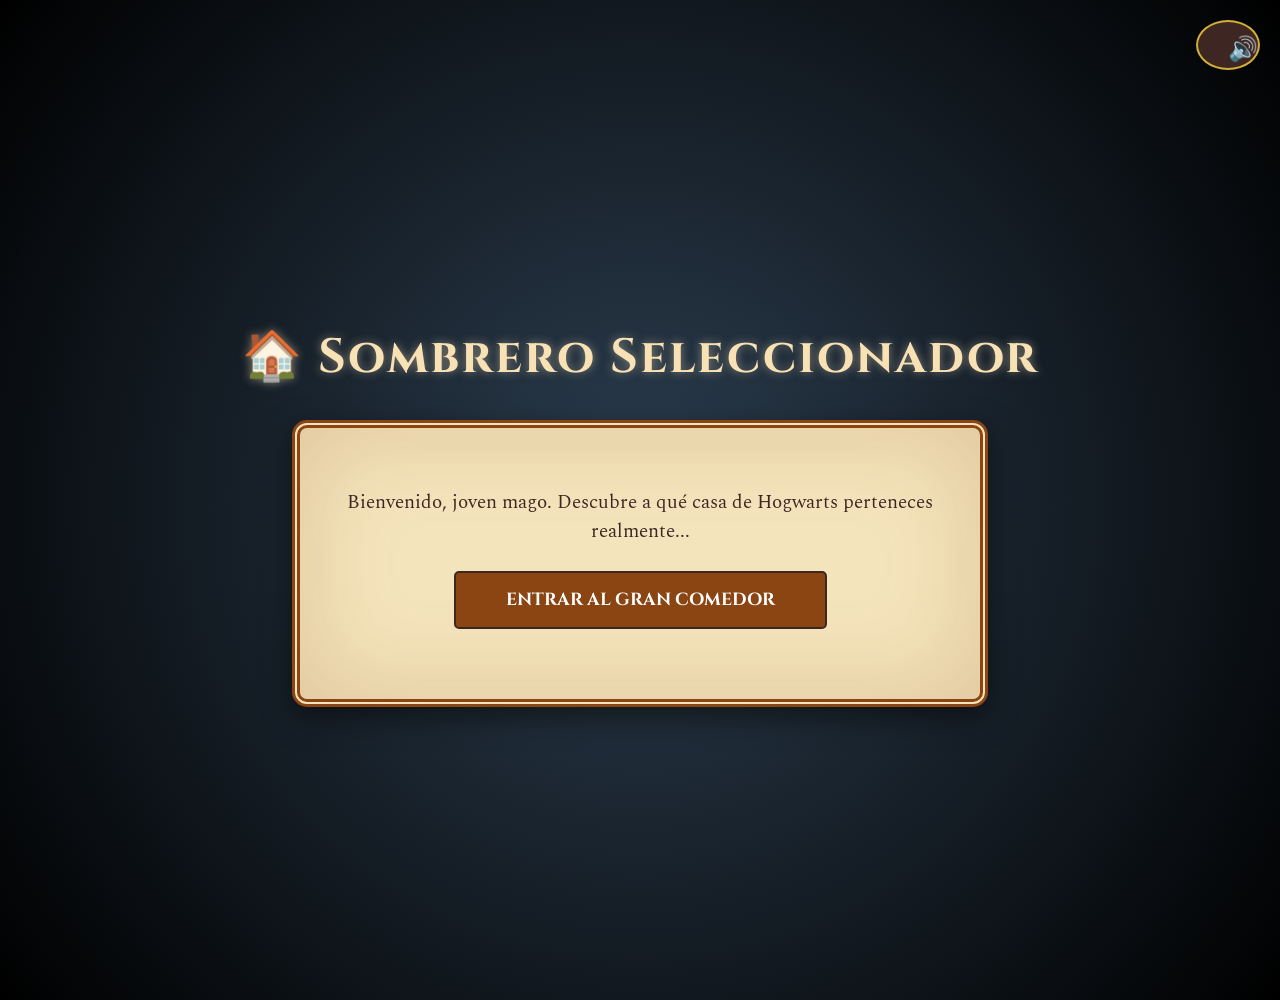
==== index.html @ f17ea46d "push" ====
<!DOCTYPE html>
<html>
<head>
  <meta charset="UTF-8">
  <title>Sombrero Seleccionador</title>
  <link href="https://fonts.googleapis.com/css2?family=Cinzel:wght@400;700&family=Spectral:ital,wght@0,300;0,400;0,700;1,400&display=swap" rel="stylesheet">
  <style>
    body {
      font-family: 'Spectral', serif;
      background: radial-gradient(circle, #2c3e50 0%, #000000 100%);
      color: #f7e1b5;
      text-align: center;
      padding: 50px 20px;
      margin: 0;
      min-height: 100vh;
      display: flex;
      flex-direction: column;
      align-items: center;
      justify-content: center;
    }

    h1 { 
      font-family: 'Cinzel', serif; 
      font-size: 3em; 
      margin-bottom: 30px; 
      text-shadow: 0 0 10px rgba(247, 225, 181, 0.5);
      letter-spacing: 2px;
    }

    .mute-btn {
      position: fixed;
      top: 20px;
      right: 20px;
      background: #3e2723;
      border: 2px solid #d4af37;
      border-radius: 50%;
      width: 50px;
      height: 50px;
      cursor: pointer;
      font-size: 1.5em;
      color: #d4af37;
      transition: all 0.3s;
      z-index: 1000;
    }
    .mute-btn:hover {
      transform: scale(1.1);
      box-shadow: 0 0 15px rgba(212, 175, 55, 0.5);
    }

    /* Contenedor tipo pergamino */
    .container {
      background: #f4e4bc;
      background-image: url('https://www.transparenttextures.com/patterns/old-map.png');
      padding: 40px;
      border-radius: 15px;
      box-shadow: 0 10px 30px rgba(0,0,0,0.5), inset 0 0 100px rgba(139, 69, 19, 0.2);
      max-width: 600px;
      width: 90%;
      color: #3e2723;
      border: 8px double #8b4513;
      position: relative;
    }

    #pregunta { 
      font-size: 1.8em; 
      margin: 40px 0; 
      font-weight: 700;
      min-height: 80px;
      display: flex;
      align-items: center;
      justify-content: center;
    }

    .botones { margin: 30px 0; display: flex; justify-content: center; gap: 20px; flex-wrap: wrap; }
    
    button {
      font-family: 'Cinzel', serif;
      font-size: 1.1em;
      padding: 12px 30px;
      border: 2px solid #3e2723;
      border-radius: 5px;
      cursor: pointer;
      transition: all 0.3s cubic-bezier(0.175, 0.885, 0.32, 1.275);
      text-transform: uppercase;
      font-weight: bold;
    }

    .btn-si { background: #2f5233; color: white; border-color: #1a2f1c; }
    .btn-no { background: #7b1d1d; color: white; border-color: #4b0b0b; }
    .btn-iniciar, .btn-reiniciar { background: #8b4513; color: white; padding: 15px 50px; }

    button:hover { 
      transform: scale(1.1); 
      box-shadow: 0 5px 15px rgba(0,0,0,0.3);
      filter: brightness(1.2);
    }

    /* Barra de Progreso */
    .progress-container {
      width: 100%;
      background: rgba(0,0,0,0.1);
      height: 10px;
      border-radius: 5px;
      margin-top: 20px;
      overflow: hidden;
    }
    .progress-bar {
      height: 100%;
      background: #8b4513;
      width: 0%;
      transition: width 0.5s ease;
    }

    #resultado { 
      font-size: 2.2em; 
      margin-top: 30px; 
      font-weight: bold; 
      font-family: 'Cinzel', serif;
      text-transform: uppercase;
    }
    
    .character-info {
      margin-top: 20px;
      display: none;
      animation: fadeIn 1s ease;
    }

    .character-info img {
      width: 150px;
      height: 200px;
      object-fit: cover;
      border-radius: 10px;
      border: 4px solid gold;
      box-shadow: 0 5px 15px rgba(0,0,0,0.4);
    }

    /* Casas */
    .gryffindor { color: #740001; background: #ae0001; border: 5px solid #d4af37; padding: 25px; border-radius: 10px; color: #fff; box-shadow: 0 0 20px #d4af37; }
    .slytherin { color: #1a472a; background: #2a623d; border: 5px solid #aaaaaa; padding: 25px; border-radius: 10px; color: #fff; box-shadow: 0 0 20px #aaaaaa; }
    .ravenclaw { color: #0e1a40; background: #222f5b; border: 5px solid #946b2d; padding: 25px; border-radius: 10px; color: #fff; box-shadow: 0 0 20px #946b2d; }
    .hufflepuff { color: #372e29; background: #ecb939; border: 5px solid #372e29; padding: 25px; border-radius: 10px; color: #372e29; box-shadow: 0 0 20px #372e29; }
    .muggle { color: #eee; background: #333; padding: 25px; border-radius: 10px; border: 5px solid #888; }

    @keyframes fadeIn {
      from { opacity: 0; transform: translateY(20px); }
      to { opacity: 1; transform: translateY(0); }
    }

    .fade-in { animation: fadeIn 0.6s ease forwards; }

  </style>
</head>
<body>
  <h1>🏠 Sombrero Seleccionador</h1>
  <button id="muteBtn" class="mute-btn" onclick="toggleMute()">🔊</button>
  
  <div class="container fade-in">
    <div id="inicio">
      <p style="font-size: 1.2em; margin-bottom: 25px;">Bienvenido, joven mago. Descubre a qué casa de Hogwarts perteneces realmente...</p>
      <button class="btn-iniciar" onclick="iniciar()">Entrar al Gran Comedor</button>
    </div>

    <div id="test" style="display:none;">
      <div class="progress-container">
        <div id="pb" class="progress-bar"></div>
      </div>
      <div id="pregunta"></div>
      <div class="botones">
        <button class="btn-si" onclick="responder('s')">Es mi sendero</button>
        <button class="btn-no" onclick="responder('n')">Para nada</button>
      </div>
    </div>

    <div id="resultado-container">
      <div id="resultado"></div>
      <div id="character" class="character-info">
        <div id="char-name" style="font-size: 0.8em; margin-bottom: 10px;"></div>
        <img id="char-img" src="" alt="">
      </div>
      <div id="reiniciar" style="display:none; margin-top: 30px;">
        <button class="btn-reiniciar" onclick="reiniciarTest()">Regresar al Inicio</button>
      </div>
    </div>
  </div>

  <script>
    var preguntas = [
      "1. ¿Eres valiente?",
      "2. ¿Eres temerario?",
      "3. ¿Eres ambicioso?",
      "4. ¿Eres astuto?",
      "5. ¿Eres inteligente?",
      "6. ¿Eres curioso?",
      "7. ¿Eres leal?",
      "8. ¿Eres trabajador?"
    ];
    
    var preguntasTexto = [
      "valiente",
      "temerario",
      "ambicioso",
      "astuto",
      "inteligente",
      "curioso",
      "leal",
      "trabajador"
    ];
    
    var reglas = [
      { casa: "Gryffindor", req: ["valiente", "temerario"], clase: "gryffindor" },
      { casa: "Slytherin", req: ["ambicioso", "astuto"], clase: "slytherin" },
      { casa: "Ravenclaw", req: ["inteligente", "curioso"], clase: "ravenclaw" },
      { casa: "Hufflepuff", req: ["leal", "trabajador"], clase: "hufflepuff" }
    ];
    
    var nombres = ["valiente", "temerario", "ambicioso", "astuto", "inteligente", "curioso", "leal", "trabajador"];
    var respuestas = [];
    var actual = 0;
    var muteado = false;
    var bloqueado = false;
    var vozCache = null;
    
    if ('speechSynthesis' in window) {
      function cargarVoces() {
        var voces = speechSynthesis.getVoices();
        // Prioridad: Voces Neurales masculinas -> Cualquier voz masculina -> Cualquier voz neural -> Fallback
        vozCache = voces.find(function(v) { 
          return v.lang.includes('es') && (v.name.includes('Natural') || v.name.includes('Neural')) && (v.name.includes('Alvaro') || v.name.includes('Castilla') || v.name.includes('Male') || v.name.includes('Hombre')); 
        }) || voces.find(function(v) { 
          return v.lang.includes('es') && (v.name.toLowerCase().includes('male') || v.name.toLowerCase().includes('hombre') || v.name.toLowerCase().includes('alvaro')); 
        }) || voces.find(function(v) { 
          return v.lang.includes('es') && (v.name.includes('Natural') || v.name.includes('Neural')); 
        }) || voces.find(function(v) { 
          return v.lang.includes('es'); 
        });
      }
      speechSynthesis.onvoiceschanged = cargarVoces;
      cargarVoces();
    }
    
    function toggleMute() {
      muteado = !muteado;
      document.getElementById('muteBtn').textContent = muteado ? '🔇' : '🔊';
      if (muteado) window.speechSynthesis.cancel();
    }
    
    function hablar(texto, callback) {
      if (muteado) {
        if (callback) callback();
        return;
      }
      if ('speechSynthesis' in window) {
        window.speechSynthesis.cancel();
        var utterance = new SpeechSynthesisUtterance(texto);
        utterance.lang = 'es-ES';
        
        if (vozCache) {
          utterance.voice = vozCache;
          // Forzamos un pitch muy bajo para lograr la voz "gruesa" de mago/sombrero
          var esNatural = vozCache.name.includes('Natural') || vozCache.name.includes('Neural');
          utterance.rate = esNatural ? 0.75 : 0.8; // Un poco más lento para enfatizar la gravedad
          utterance.pitch = 0.35; // Pitch muy bajo para voz gruesa (el rango es 0 a 2)
        } else {
          utterance.rate = 0.75;
          utterance.pitch = 0.35;
        }

        utterance.onend = function() {
          if (callback) callback();
        };

        // Fallback por si onend no dispara (común en algunos navegadores)
        var forzarCallback = setTimeout(function() {
          if (callback) {
            callback();
            callback = null;
          }
        }, texto.length * 150); // Estimación de tiempo por caracteres

        window.speechSynthesis.speak(utterance);
      } else {
        if (callback) callback();
      }
    }
    
    function bloquearBotones(duracion) {
      bloqueado = true;
      document.querySelector('.btn-si').disabled = true;
      document.querySelector('.btn-no').disabled = true;
      document.querySelector('.btn-si').style.opacity = '0.5';
      document.querySelector('.btn-no').style.opacity = '0.5';
      
      // El bloqueo ahora dura lo que tarde el audio o 3s de seguridad
      var tiempo = duracion || 3000;
      setTimeout(function() {
        bloqueado = false;
        document.querySelector('.btn-si').disabled = false;
        document.querySelector('.btn-no').disabled = false;
        document.querySelector('.btn-si').style.opacity = '1';
        document.querySelector('.btn-no').style.opacity = '1';
      }, tiempo);
    }
    
    function iniciar() {
      document.getElementById('inicio').style.display = 'none';
      document.getElementById('test').style.display = 'block';
      hablar("Bienvenido, joven mago. Descubre a qué casa de Hogwarts perteneces.", function() {
        setTimeout(mostrarPregunta, 500);
      });
      bloquearBotones(4000);
    }
    
    function mostrarPregunta() {
      var p = document.getElementById('pregunta');
      p.innerText = preguntas[actual];
      p.className = 'fade-in';
      setTimeout(() => { p.className = ''; }, 600);
      
      var porc = (actual / preguntas.length) * 100;
      document.getElementById('pb').style.width = porc + "%";
      
      var texto = "¿Dime, eres una persona " + preguntasTexto[actual] + "?";
      hablar(texto, function() {
        // Desbloqueo manual cuando termina el audio
        bloqueado = false;
        document.querySelector('.btn-si').disabled = false;
        document.querySelector('.btn-no').disabled = false;
        document.querySelector('.btn-si').style.opacity = '1';
        document.querySelector('.btn-no').style.opacity = '1';
      });
      bloquearBotones(2500); // Bloqueo mínimo preventivo
    }
    
    function responder(r) {
      if (bloqueado) return;
      if (r === 's') {
        respuestas.push(actual + 1);
      }
      actual++;
      if (actual < preguntas.length) {
        mostrarPregunta();
      } else {
        document.getElementById('pb').style.width = "100%";
        calcular();
      }
    }
    
    async function fetchCharacter(house) {
      if (house === 'muggle') return;
      try {
        const response = await fetch(`https://hp-api.onrender.com/api/characters/house/${house.toLowerCase()}`);
        const characters = await response.json();
        const withImg = characters.filter(c => c.image);
        if (withImg.length > 0) {
          const char = withImg[Math.floor(Math.random() * withImg.length)];
          document.getElementById('char-img').src = char.image;
          document.getElementById('char-name').innerText = `Tu mentor será: ${char.name}`;
          document.getElementById('character').style.display = 'block';
          if (!muteado) {
            setTimeout(function() {
              hablar("Tu mentor será: " + char.name);
            }, 1000);
          }
        }
      } catch (e) {
        console.log("No se pudo cargar el personaje", e);
      }
    }

    function calcular() {
      document.getElementById('test').style.display = 'none';
      var tiene = [];
      for (var i = 0; i < respuestas.length; i++) {
        tiene.push(nombres[respuestas[i] - 1]);
      }
      
      for (var j = 0; j < reglas.length; j++) {
        var r = reglas[j];
        var ok = true;
        for (var k = 0; k < r.req.length; k++) {
          if (tiene.indexOf(r.req[k]) === -1) {
            ok = false;
            break;
          }
        }
        if (ok) {
          var div = document.getElementById('resultado');
          div.innerHTML = "Tu casa es: " + r.casa;
          div.className = r.clase + " fade-in";
          document.getElementById('reiniciar').style.display = 'block';
          var textoResultado = r.casa + "! Una excelente elección!";
          hablar(textoResultado, function() {
            fetchCharacter(r.casa);
          });
          return;
        }
      }
      
      var div = document.getElementById('resultado');
      div.innerHTML = "Eres un Muggle";
      div.className = "muggle fade-in";
      document.getElementById('reiniciar').style.display = 'block';
      hablar("Eres un Muggle. Lo siento, no perteneces a ninguna casa.", function() {});
    }
    
    function reiniciarTest() {
      respuestas = [];
      actual = 0;
      document.getElementById('resultado').innerHTML = '';
      document.getElementById('resultado').className = '';
      document.getElementById('character').style.display = 'none';
      document.getElementById('reiniciar').style.display = 'none';
      document.getElementById('test').style.display = 'block';
      document.querySelector('.btn-si').disabled = false;
      document.querySelector('.btn-no').disabled = false;
      bloqueado = false;
      mostrarPregunta();
    }
  </script>
</body>
</html>
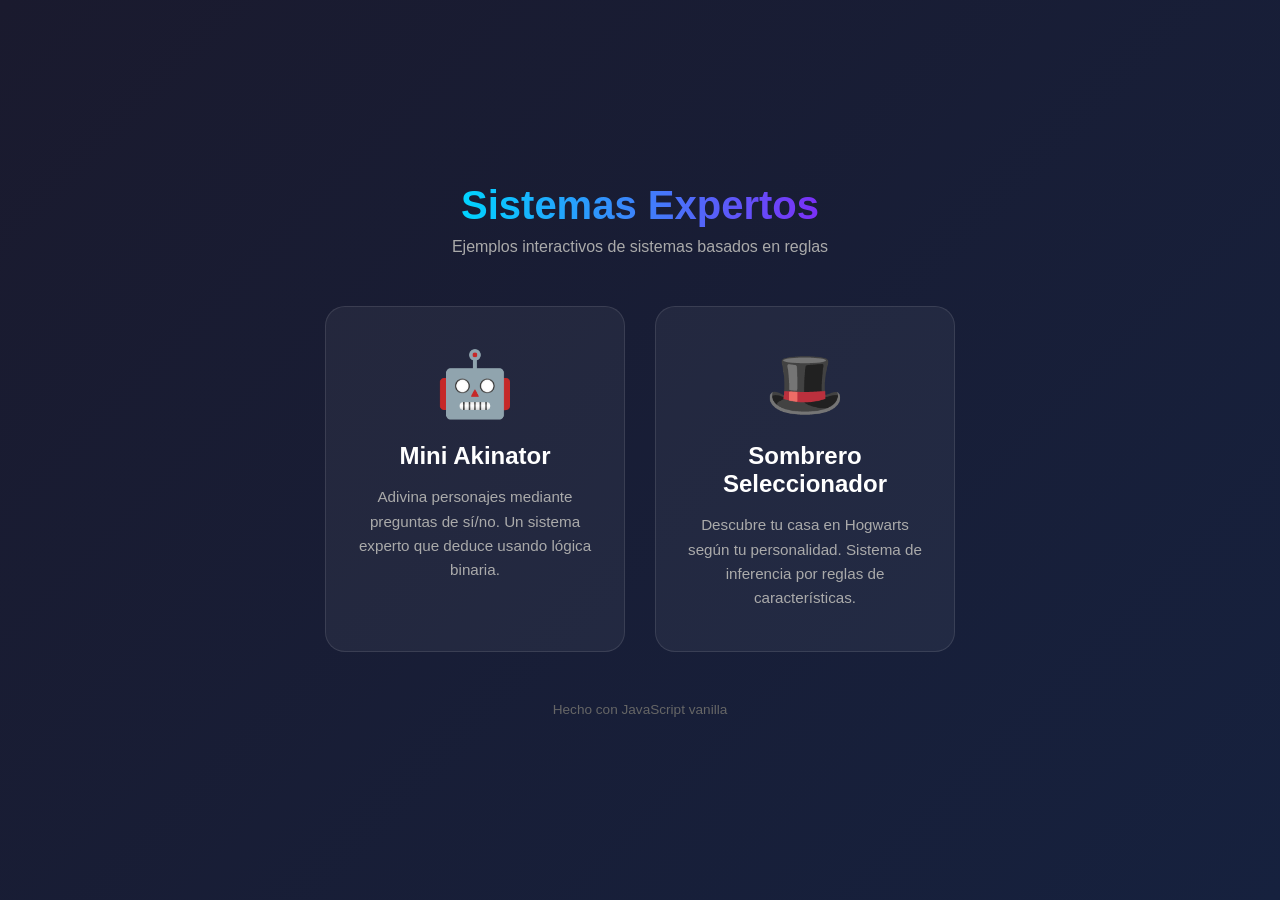
==== commit 7fff35de: "Renombrar a index.html para GitHub Pages" ====
--- a/index.html
+++ b/index.html
@@ -1,421 +1,85 @@
 <!DOCTYPE html>
-<html>
+<html lang="es">
 <head>
   <meta charset="UTF-8">
-  <title>Sombrero Seleccionador</title>
-  <link href="https://fonts.googleapis.com/css2?family=Cinzel:wght@400;700&family=Spectral:ital,wght@0,300;0,400;0,700;1,400&display=swap" rel="stylesheet">
+  <title>Sistemas Expertos - Ejemplos</title>
   <style>
+    * { margin: 0; padding: 0; box-sizing: border-box; }
     body {
-      font-family: 'Spectral', serif;
-      background: radial-gradient(circle, #2c3e50 0%, #000000 100%);
-      color: #f7e1b5;
-      text-align: center;
-      padding: 50px 20px;
-      margin: 0;
+      font-family: 'Segoe UI', Tahoma, sans-serif;
+      background: linear-gradient(135deg, #1a1a2e 0%, #16213e 100%);
       min-height: 100vh;
       display: flex;
       flex-direction: column;
       align-items: center;
       justify-content: center;
+      color: white;
+      padding: 20px;
     }
-
-    h1 { 
-      font-family: 'Cinzel', serif; 
-      font-size: 3em; 
-      margin-bottom: 30px; 
-      text-shadow: 0 0 10px rgba(247, 225, 181, 0.5);
-      letter-spacing: 2px;
+    h1 {
+      font-size: 2.5em;
+      margin-bottom: 10px;
+      text-align: center;
+      background: linear-gradient(90deg, #00d4ff, #7b2ff7);
+      -webkit-background-clip: text;
+      -webkit-text-fill-color: transparent;
+      background-clip: text;
     }
-
-    .mute-btn {
-      position: fixed;
-      top: 20px;
-      right: 20px;
-      background: #3e2723;
-      border: 2px solid #d4af37;
-      border-radius: 50%;
-      width: 50px;
-      height: 50px;
-      cursor: pointer;
-      font-size: 1.5em;
-      color: #d4af37;
-      transition: all 0.3s;
-      z-index: 1000;
+    p.subtitle {
+      color: #aaa;
+      margin-bottom: 50px;
+      text-align: center;
     }
-    .mute-btn:hover {
-      transform: scale(1.1);
-      box-shadow: 0 0 15px rgba(212, 175, 55, 0.5);
-    }
-
-    /* Contenedor tipo pergamino */
-    .container {
-      background: #f4e4bc;
-      background-image: url('https://www.transparenttextures.com/patterns/old-map.png');
-      padding: 40px;
-      border-radius: 15px;
-      box-shadow: 0 10px 30px rgba(0,0,0,0.5), inset 0 0 100px rgba(139, 69, 19, 0.2);
-      max-width: 600px;
-      width: 90%;
-      color: #3e2723;
-      border: 8px double #8b4513;
-      position: relative;
-    }
-
-    #pregunta { 
-      font-size: 1.8em; 
-      margin: 40px 0; 
-      font-weight: 700;
-      min-height: 80px;
+    .cards {
       display: flex;
-      align-items: center;
+      gap: 30px;
+      flex-wrap: wrap;
       justify-content: center;
     }
-
-    .botones { margin: 30px 0; display: flex; justify-content: center; gap: 20px; flex-wrap: wrap; }
-    
-    button {
-      font-family: 'Cinzel', serif;
-      font-size: 1.1em;
-      padding: 12px 30px;
-      border: 2px solid #3e2723;
-      border-radius: 5px;
-      cursor: pointer;
-      transition: all 0.3s cubic-bezier(0.175, 0.885, 0.32, 1.275);
-      text-transform: uppercase;
-      font-weight: bold;
+    .card {
+      background: rgba(255,255,255,0.05);
+      border: 1px solid rgba(255,255,255,0.1);
+      border-radius: 20px;
+      padding: 40px 30px;
+      width: 300px;
+      text-align: center;
+      transition: all 0.3s ease;
+      text-decoration: none;
+      color: white;
     }
-
-    .btn-si { background: #2f5233; color: white; border-color: #1a2f1c; }
-    .btn-no { background: #7b1d1d; color: white; border-color: #4b0b0b; }
-    .btn-iniciar, .btn-reiniciar { background: #8b4513; color: white; padding: 15px 50px; }
-
-    button:hover { 
-      transform: scale(1.1); 
-      box-shadow: 0 5px 15px rgba(0,0,0,0.3);
-      filter: brightness(1.2);
+    .card:hover {
+      transform: translateY(-10px);
+      border-color: #7b2ff7;
+      box-shadow: 0 20px 40px rgba(123, 47, 247, 0.3);
     }
-
-    /* Barra de Progreso */
-    .progress-container {
-      width: 100%;
-      background: rgba(0,0,0,0.1);
-      height: 10px;
-      border-radius: 5px;
-      margin-top: 20px;
-      overflow: hidden;
+    .card-icon { font-size: 4em; margin-bottom: 20px; }
+    .card h2 { font-size: 1.5em; margin-bottom: 15px; }
+    .card p { color: #aaa; font-size: 0.95em; line-height: 1.6; }
+    footer {
+      margin-top: 50px;
+      color: #666;
+      font-size: 0.85em;
     }
-    .progress-bar {
-      height: 100%;
-      background: #8b4513;
-      width: 0%;
-      transition: width 0.5s ease;
-    }
-
-    #resultado { 
-      font-size: 2.2em; 
-      margin-top: 30px; 
-      font-weight: bold; 
-      font-family: 'Cinzel', serif;
-      text-transform: uppercase;
-    }
-    
-    .character-info {
-      margin-top: 20px;
-      display: none;
-      animation: fadeIn 1s ease;
-    }
-
-    .character-info img {
-      width: 150px;
-      height: 200px;
-      object-fit: cover;
-      border-radius: 10px;
-      border: 4px solid gold;
-      box-shadow: 0 5px 15px rgba(0,0,0,0.4);
-    }
-
-    /* Casas */
-    .gryffindor { color: #740001; background: #ae0001; border: 5px solid #d4af37; padding: 25px; border-radius: 10px; color: #fff; box-shadow: 0 0 20px #d4af37; }
-    .slytherin { color: #1a472a; background: #2a623d; border: 5px solid #aaaaaa; padding: 25px; border-radius: 10px; color: #fff; box-shadow: 0 0 20px #aaaaaa; }
-    .ravenclaw { color: #0e1a40; background: #222f5b; border: 5px solid #946b2d; padding: 25px; border-radius: 10px; color: #fff; box-shadow: 0 0 20px #946b2d; }
-    .hufflepuff { color: #372e29; background: #ecb939; border: 5px solid #372e29; padding: 25px; border-radius: 10px; color: #372e29; box-shadow: 0 0 20px #372e29; }
-    .muggle { color: #eee; background: #333; padding: 25px; border-radius: 10px; border: 5px solid #888; }
-
-    @keyframes fadeIn {
-      from { opacity: 0; transform: translateY(20px); }
-      to { opacity: 1; transform: translateY(0); }
-    }
-
-    .fade-in { animation: fadeIn 0.6s ease forwards; }
-
   </style>
 </head>
 <body>
-  <h1>🏠 Sombrero Seleccionador</h1>
-  <button id="muteBtn" class="mute-btn" onclick="toggleMute()">🔊</button>
+  <h1>Sistemas Expertos</h1>
+  <p class="subtitle">Ejemplos interactivos de sistemas basados en reglas</p>
   
-  <div class="container fade-in">
-    <div id="inicio">
-      <p style="font-size: 1.2em; margin-bottom: 25px;">Bienvenido, joven mago. Descubre a qué casa de Hogwarts perteneces realmente...</p>
-      <button class="btn-iniciar" onclick="iniciar()">Entrar al Gran Comedor</button>
-    </div>
-
-    <div id="test" style="display:none;">
-      <div class="progress-container">
-        <div id="pb" class="progress-bar"></div>
-      </div>
-      <div id="pregunta"></div>
-      <div class="botones">
-        <button class="btn-si" onclick="responder('s')">Es mi sendero</button>
-        <button class="btn-no" onclick="responder('n')">Para nada</button>
-      </div>
-    </div>
-
-    <div id="resultado-container">
-      <div id="resultado"></div>
-      <div id="character" class="character-info">
-        <div id="char-name" style="font-size: 0.8em; margin-bottom: 10px;"></div>
-        <img id="char-img" src="" alt="">
-      </div>
-      <div id="reiniciar" style="display:none; margin-top: 30px;">
-        <button class="btn-reiniciar" onclick="reiniciarTest()">Regresar al Inicio</button>
-      </div>
-    </div>
+  <div class="cards">
+    <a href="notkinator/" class="card">
+      <div class="card-icon">🤖</div>
+      <h2>Mini Akinator</h2>
+      <p>Adivina personajes mediante preguntas de sí/no. Un sistema experto que deduce usando lógica binaria.</p>
+    </a>
+    
+    <a href="harrytopper/" class="card">
+      <div class="card-icon">🎩</div>
+      <h2>Sombrero Seleccionador</h2>
+      <p>Descubre tu casa en Hogwarts según tu personalidad. Sistema de inferencia por reglas de características.</p>
+    </a>
   </div>
-
-  <script>
-    var preguntas = [
-      "1. ¿Eres valiente?",
-      "2. ¿Eres temerario?",
-      "3. ¿Eres ambicioso?",
-      "4. ¿Eres astuto?",
-      "5. ¿Eres inteligente?",
-      "6. ¿Eres curioso?",
-      "7. ¿Eres leal?",
-      "8. ¿Eres trabajador?"
-    ];
-    
-    var preguntasTexto = [
-      "valiente",
-      "temerario",
-      "ambicioso",
-      "astuto",
-      "inteligente",
-      "curioso",
-      "leal",
-      "trabajador"
-    ];
-    
-    var reglas = [
-      { casa: "Gryffindor", req: ["valiente", "temerario"], clase: "gryffindor" },
-      { casa: "Slytherin", req: ["ambicioso", "astuto"], clase: "slytherin" },
-      { casa: "Ravenclaw", req: ["inteligente", "curioso"], clase: "ravenclaw" },
-      { casa: "Hufflepuff", req: ["leal", "trabajador"], clase: "hufflepuff" }
-    ];
-    
-    var nombres = ["valiente", "temerario", "ambicioso", "astuto", "inteligente", "curioso", "leal", "trabajador"];
-    var respuestas = [];
-    var actual = 0;
-    var muteado = false;
-    var bloqueado = false;
-    var vozCache = null;
-    
-    if ('speechSynthesis' in window) {
-      function cargarVoces() {
-        var voces = speechSynthesis.getVoices();
-        // Prioridad: Voces Neurales masculinas -> Cualquier voz masculina -> Cualquier voz neural -> Fallback
-        vozCache = voces.find(function(v) { 
-          return v.lang.includes('es') && (v.name.includes('Natural') || v.name.includes('Neural')) && (v.name.includes('Alvaro') || v.name.includes('Castilla') || v.name.includes('Male') || v.name.includes('Hombre')); 
-        }) || voces.find(function(v) { 
-          return v.lang.includes('es') && (v.name.toLowerCase().includes('male') || v.name.toLowerCase().includes('hombre') || v.name.toLowerCase().includes('alvaro')); 
-        }) || voces.find(function(v) { 
-          return v.lang.includes('es') && (v.name.includes('Natural') || v.name.includes('Neural')); 
-        }) || voces.find(function(v) { 
-          return v.lang.includes('es'); 
-        });
-      }
-      speechSynthesis.onvoiceschanged = cargarVoces;
-      cargarVoces();
-    }
-    
-    function toggleMute() {
-      muteado = !muteado;
-      document.getElementById('muteBtn').textContent = muteado ? '🔇' : '🔊';
-      if (muteado) window.speechSynthesis.cancel();
-    }
-    
-    function hablar(texto, callback) {
-      if (muteado) {
-        if (callback) callback();
-        return;
-      }
-      if ('speechSynthesis' in window) {
-        window.speechSynthesis.cancel();
-        var utterance = new SpeechSynthesisUtterance(texto);
-        utterance.lang = 'es-ES';
-        
-        if (vozCache) {
-          utterance.voice = vozCache;
-          // Forzamos un pitch muy bajo para lograr la voz "gruesa" de mago/sombrero
-          var esNatural = vozCache.name.includes('Natural') || vozCache.name.includes('Neural');
-          utterance.rate = esNatural ? 0.75 : 0.8; // Un poco más lento para enfatizar la gravedad
-          utterance.pitch = 0.35; // Pitch muy bajo para voz gruesa (el rango es 0 a 2)
-        } else {
-          utterance.rate = 0.75;
-          utterance.pitch = 0.35;
-        }
-
-        utterance.onend = function() {
-          if (callback) callback();
-        };
-
-        // Fallback por si onend no dispara (común en algunos navegadores)
-        var forzarCallback = setTimeout(function() {
-          if (callback) {
-            callback();
-            callback = null;
-          }
-        }, texto.length * 150); // Estimación de tiempo por caracteres
-
-        window.speechSynthesis.speak(utterance);
-      } else {
-        if (callback) callback();
-      }
-    }
-    
-    function bloquearBotones(duracion) {
-      bloqueado = true;
-      document.querySelector('.btn-si').disabled = true;
-      document.querySelector('.btn-no').disabled = true;
-      document.querySelector('.btn-si').style.opacity = '0.5';
-      document.querySelector('.btn-no').style.opacity = '0.5';
-      
-      // El bloqueo ahora dura lo que tarde el audio o 3s de seguridad
-      var tiempo = duracion || 3000;
-      setTimeout(function() {
-        bloqueado = false;
-        document.querySelector('.btn-si').disabled = false;
-        document.querySelector('.btn-no').disabled = false;
-        document.querySelector('.btn-si').style.opacity = '1';
-        document.querySelector('.btn-no').style.opacity = '1';
-      }, tiempo);
-    }
-    
-    function iniciar() {
-      document.getElementById('inicio').style.display = 'none';
-      document.getElementById('test').style.display = 'block';
-      hablar("Bienvenido, joven mago. Descubre a qué casa de Hogwarts perteneces.", function() {
-        setTimeout(mostrarPregunta, 500);
-      });
-      bloquearBotones(4000);
-    }
-    
-    function mostrarPregunta() {
-      var p = document.getElementById('pregunta');
-      p.innerText = preguntas[actual];
-      p.className = 'fade-in';
-      setTimeout(() => { p.className = ''; }, 600);
-      
-      var porc = (actual / preguntas.length) * 100;
-      document.getElementById('pb').style.width = porc + "%";
-      
-      var texto = "¿Dime, eres una persona " + preguntasTexto[actual] + "?";
-      hablar(texto, function() {
-        // Desbloqueo manual cuando termina el audio
-        bloqueado = false;
-        document.querySelector('.btn-si').disabled = false;
-        document.querySelector('.btn-no').disabled = false;
-        document.querySelector('.btn-si').style.opacity = '1';
-        document.querySelector('.btn-no').style.opacity = '1';
-      });
-      bloquearBotones(2500); // Bloqueo mínimo preventivo
-    }
-    
-    function responder(r) {
-      if (bloqueado) return;
-      if (r === 's') {
-        respuestas.push(actual + 1);
-      }
-      actual++;
-      if (actual < preguntas.length) {
-        mostrarPregunta();
-      } else {
-        document.getElementById('pb').style.width = "100%";
-        calcular();
-      }
-    }
-    
-    async function fetchCharacter(house) {
-      if (house === 'muggle') return;
-      try {
-        const response = await fetch(`https://hp-api.onrender.com/api/characters/house/${house.toLowerCase()}`);
-        const characters = await response.json();
-        const withImg = characters.filter(c => c.image);
-        if (withImg.length > 0) {
-          const char = withImg[Math.floor(Math.random() * withImg.length)];
-          document.getElementById('char-img').src = char.image;
-          document.getElementById('char-name').innerText = `Tu mentor será: ${char.name}`;
-          document.getElementById('character').style.display = 'block';
-          if (!muteado) {
-            setTimeout(function() {
-              hablar("Tu mentor será: " + char.name);
-            }, 1000);
-          }
-        }
-      } catch (e) {
-        console.log("No se pudo cargar el personaje", e);
-      }
-    }
-
-    function calcular() {
-      document.getElementById('test').style.display = 'none';
-      var tiene = [];
-      for (var i = 0; i < respuestas.length; i++) {
-        tiene.push(nombres[respuestas[i] - 1]);
-      }
-      
-      for (var j = 0; j < reglas.length; j++) {
-        var r = reglas[j];
-        var ok = true;
-        for (var k = 0; k < r.req.length; k++) {
-          if (tiene.indexOf(r.req[k]) === -1) {
-            ok = false;
-            break;
-          }
-        }
-        if (ok) {
-          var div = document.getElementById('resultado');
-          div.innerHTML = "Tu casa es: " + r.casa;
-          div.className = r.clase + " fade-in";
-          document.getElementById('reiniciar').style.display = 'block';
-          var textoResultado = r.casa + "! Una excelente elección!";
-          hablar(textoResultado, function() {
-            fetchCharacter(r.casa);
-          });
-          return;
-        }
-      }
-      
-      var div = document.getElementById('resultado');
-      div.innerHTML = "Eres un Muggle";
-      div.className = "muggle fade-in";
-      document.getElementById('reiniciar').style.display = 'block';
-      hablar("Eres un Muggle. Lo siento, no perteneces a ninguna casa.", function() {});
-    }
-    
-    function reiniciarTest() {
-      respuestas = [];
-      actual = 0;
-      document.getElementById('resultado').innerHTML = '';
-      document.getElementById('resultado').className = '';
-      document.getElementById('character').style.display = 'none';
-      document.getElementById('reiniciar').style.display = 'none';
-      document.getElementById('test').style.display = 'block';
-      document.querySelector('.btn-si').disabled = false;
-      document.querySelector('.btn-no').disabled = false;
-      bloqueado = false;
-      mostrarPregunta();
-    }
-  </script>
+  
+  <footer>Hecho con JavaScript vanilla</footer>
 </body>
-</html>+</html>
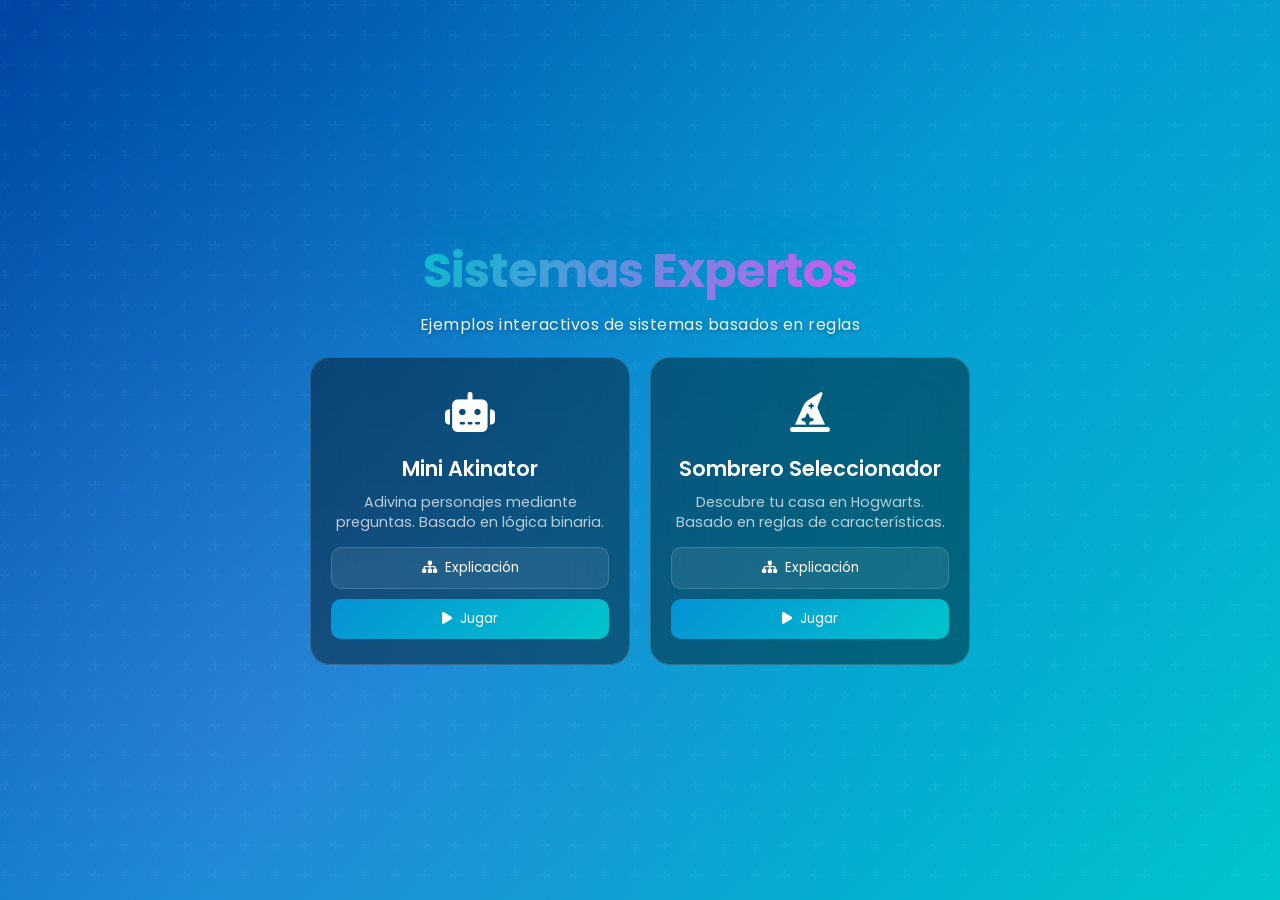
==== commit f4a5fc21: "push" ====
--- a/index.html
+++ b/index.html
@@ -2,84 +2,265 @@
 <html lang="es">
 <head>
   <meta charset="UTF-8">
+  <meta name="viewport" content="width=device-width, initial-scale=1.0">
   <title>Sistemas Expertos - Ejemplos</title>
+  <link rel="stylesheet" href="https://cdnjs.cloudflare.com/ajax/libs/font-awesome/6.5.1/css/all.min.css">
+  <link href="https://fonts.googleapis.com/css2?family=Poppins:wght@300;400;500;600;700&display=swap" rel="stylesheet">
   <style>
+    :root {
+      --primary: #0692d4;
+      --secondary: #00c4cc;
+      --dark: #0044a2;
+      --accent: #e950f7;
+      --glass: rgba(255, 255, 255, 0.08);
+      --glass-border: rgba(255, 255, 255, 0.15);
+    }
+
     * { margin: 0; padding: 0; box-sizing: border-box; }
+
     body {
-      font-family: 'Segoe UI', Tahoma, sans-serif;
-      background: linear-gradient(135deg, #1a1a2e 0%, #16213e 100%);
-      min-height: 100vh;
+      font-family: 'Poppins', sans-serif;
+      background: 
+        linear-gradient(135deg, var(--dark) 0%, var(--primary) 50%, var(--secondary) 100%);
+      background-attachment: fixed;
+      height: 100vh;
+      height: 100dvh;
       display: flex;
       flex-direction: column;
       align-items: center;
       justify-content: center;
       color: white;
       padding: 20px;
-    }
+      position: relative;
+      overflow: hidden;
+    }
+
+    body::before {
+      content: '';
+      position: absolute;
+      top: 0; left: 0; right: 0; bottom: 0;
+      background-image: 
+        radial-gradient(circle at 20% 80%, rgba(233, 80, 247, 0.15) 0%, transparent 50%),
+        radial-gradient(circle at 80% 20%, rgba(0, 196, 204, 0.15) 0%, transparent 50%),
+        url("data:image/svg+xml,%3Csvg width='60' height='60' viewBox='0 0 60 60' xmlns='http://www.w3.org/2000/svg'%3E%3Cg fill='none' fill-rule='evenodd'%3E%3Cg fill='%23ffffff' fill-opacity='0.03'%3E%3Cpath d='M36 34v-4h-2v4h-4v2h4v4h2v-4h4v-2h-4zm0-30V0h-2v4h-4v2h4v4h2V6h4V4h-4zM6 34v-4H4v4H0v2h4v4h2v-4h4v-2H6zM6 4V0H4v4H0v2h4v4h2V6h4V4H6z'/%3E%3C/g%3E%3C/g%3E%3C/svg%3E");
+      pointer-events: none;
+      z-index: 0;
+    }
+
+    .header {
+      text-align: center;
+      margin-bottom: 20px;
+      position: relative;
+      z-index: 1;
+      animation: fadeInDown 0.8s ease-out;
+    }
+
     h1 {
-      font-size: 2.5em;
-      margin-bottom: 10px;
+      font-size: 3em;
+      font-weight: 700;
+      margin-bottom: 5px;
       text-align: center;
-      background: linear-gradient(90deg, #00d4ff, #7b2ff7);
+      background: linear-gradient(135deg, var(--secondary) 0%, var(--accent) 100%);
       -webkit-background-clip: text;
       -webkit-text-fill-color: transparent;
       background-clip: text;
-    }
+      text-shadow: 0 0 60px rgba(0, 196, 204, 0.3);
+      letter-spacing: -1px;
+    }
+
     p.subtitle {
-      color: #aaa;
-      margin-bottom: 50px;
+      color: rgba(255, 255, 255, 0.95);
+      font-size: 1em;
+      font-weight: 400;
+      letter-spacing: 0.5px;
+      text-shadow: 0 2px 4px rgba(0,0,0,0.3);
+    }
+
+    .cards {
+      display: flex;
+      gap: 20px;
+      flex-wrap: nowrap;
+      justify-content: center;
+      width: 100%;
+      max-width: 900px;
+      position: relative;
+      z-index: 1;
+    }
+
+    .card {
+      background: rgba(0, 0, 0, 0.4);
+      backdrop-filter: blur(25px);
+      -webkit-backdrop-filter: blur(25px);
+      border: 1px solid var(--glass-border);
+      border-radius: 20px;
+      padding: 25px 20px;
+      flex: 1;
+      min-width: 0;
+      max-width: 320px;
       text-align: center;
-    }
-    .cards {
-      display: flex;
-      gap: 30px;
-      flex-wrap: wrap;
-      justify-content: center;
-    }
-    .card {
-      background: rgba(255,255,255,0.05);
-      border: 1px solid rgba(255,255,255,0.1);
-      border-radius: 20px;
-      padding: 40px 30px;
-      width: 300px;
-      text-align: center;
-      transition: all 0.3s ease;
       text-decoration: none;
       color: white;
-    }
-    .card:hover {
-      transform: translateY(-10px);
-      border-color: #7b2ff7;
-      box-shadow: 0 20px 40px rgba(123, 47, 247, 0.3);
-    }
-    .card-icon { font-size: 4em; margin-bottom: 20px; }
-    .card h2 { font-size: 1.5em; margin-bottom: 15px; }
-    .card p { color: #aaa; font-size: 0.95em; line-height: 1.6; }
-    footer {
-      margin-top: 50px;
-      color: #666;
+      position: relative;
+      overflow: hidden;
+      display: flex;
+      flex-direction: column;
+      justify-content: space-between;
+    }
+
+    .card-icon {
+      font-size: 2.5em;
+      margin-bottom: 10px;
+      display: inline-block;
+    }
+
+    .card h2 {
+      font-size: 1.3em;
+      margin-bottom: 8px;
+      font-weight: 600;
+    }
+
+    .card p {
+      color: rgba(255, 255, 255, 0.7);
       font-size: 0.85em;
+      line-height: 1.4;
+      margin-bottom: 15px;
+    }
+
+    .card-buttons {
+      display: flex;
+      flex-direction: column;
+      gap: 10px;
+    }
+
+    .btn-action {
+      background: var(--glass);
+      border: 1px solid var(--glass-border);
+      color: white;
+      padding: 10px;
+      border-radius: 10px;
+      font-size: 0.85em;
+      text-decoration: none;
+      transition: all 0.2s;
+      display: flex;
+      align-items: center;
+      justify-content: center;
+      gap: 8px;
+    }
+
+    .btn-action:hover {
+      background: rgba(255, 255, 255, 0.15);
+      border-color: var(--secondary);
+    }
+
+    .btn-play {
+      background: linear-gradient(135deg, var(--primary), var(--secondary));
+      border: none;
+    }
+
+    .btn-play:hover {
+      filter: brightness(1.1);
+      transform: translateY(-2px);
+    }
+
+    .card p {
+      color: rgba(255, 255, 255, 0.7);
+      font-size: 0.9em;
+      line-height: 1.4;
+    }
+
+    .card-footer {
+      margin-top: 15px;
+      font-size: 0.8em;
+      color: rgba(255, 255, 255, 0.5);
+    }
+
+    @keyframes fadeInDown {
+      from {
+        opacity: 0;
+        transform: translateY(-30px);
+      }
+      to {
+        opacity: 1;
+        transform: translateY(0);
+      }
+    }
+
+    @keyframes fadeInUp {
+      from {
+        opacity: 0;
+        transform: translateY(30px);
+      }
+      to {
+        opacity: 1;
+        transform: translateY(0);
+      }
+    }
+
+    @keyframes fadeIn {
+      from { opacity: 0; }
+      to { opacity: 1; }
+    }
+
+    @media (max-width: 768px) {
+      body { padding: 10px; }
+      .header { margin-bottom: 12px; }
+      h1 { font-size: 1.6em; }
+      p.subtitle { font-size: 0.8em; }
+      
+      .cards { 
+        flex-direction: column; 
+        align-items: center; 
+        gap: 10px; 
+      }
+      
+      .card { 
+        padding: 12px 15px; 
+        width: 100%; 
+        max-width: 260px;
+        flex: 0 1 auto;
+      }
+      
+      .card-icon { font-size: 1.8em; margin-bottom: 5px; }
+      .card h2 { font-size: 1.1em; margin-bottom: 2px; }
+      .card p { display: none; }
+      .card-buttons { gap: 6px; }
+      .btn-action { padding: 8px; font-size: 0.75em; border-radius: 8px; }
+    }
+
+    @media (max-height: 450px) {
+      body { flex-direction: row; gap: 30px; }
+      .header { text-align: left; margin-bottom: 0; }
+      .cards { flex-direction: row; flex-wrap: nowrap; height: auto; width: auto; }
+      .card { height: 160px; width: 180px; }
     }
   </style>
 </head>
 <body>
-  <h1>Sistemas Expertos</h1>
-  <p class="subtitle">Ejemplos interactivos de sistemas basados en reglas</p>
+  <div class="header">
+    <h1>Sistemas Expertos</h1>
+    <p class="subtitle">Ejemplos interactivos de sistemas basados en reglas</p>
+  </div>
   
   <div class="cards">
-    <a href="notkinator/" class="card">
-      <div class="card-icon">🤖</div>
+    <div class="card">
+      <div class="card-icon"><i class="fa-solid fa-robot"></i></div>
       <h2>Mini Akinator</h2>
-      <p>Adivina personajes mediante preguntas de sí/no. Un sistema experto que deduce usando lógica binaria.</p>
-    </a>
+      <p>Adivina personajes mediante preguntas. Basado en lógica binaria.</p>
+      <div class="card-buttons">
+        <a href="explicacion_akinator.html" class="btn-action"><i class="fa-solid fa-sitemap"></i> Explicación</a>
+        <a href="notkinator/" class="btn-action btn-play"><i class="fa-solid fa-play"></i> Jugar</a>
+      </div>
+    </div>
     
-    <a href="harrytopper/" class="card">
-      <div class="card-icon">🎩</div>
+    <div class="card">
+      <div class="card-icon"><i class="fa-solid fa-hat-wizard"></i></div>
       <h2>Sombrero Seleccionador</h2>
-      <p>Descubre tu casa en Hogwarts según tu personalidad. Sistema de inferencia por reglas de características.</p>
-    </a>
+      <p>Descubre tu casa en Hogwarts. Basado en reglas de características.</p>
+      <div class="card-buttons">
+        <a href="explicacion_sombrero.html" class="btn-action"><i class="fa-solid fa-sitemap"></i> Explicación</a>
+        <a href="harrytopper/" class="btn-action btn-play"><i class="fa-solid fa-play"></i> Jugar</a>
+      </div>
+    </div>
   </div>
-  
-  <footer>Hecho con JavaScript vanilla</footer>
 </body>
 </html>
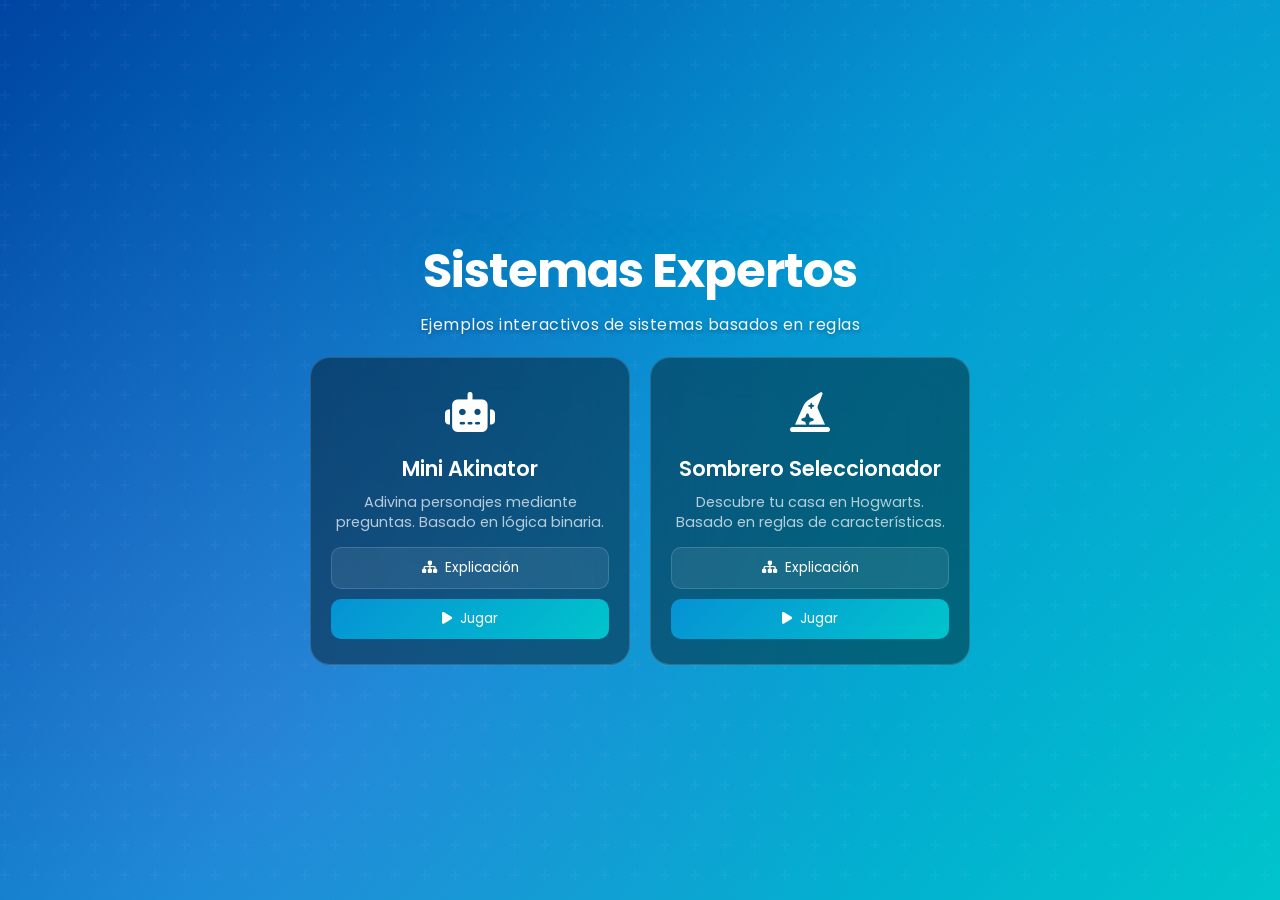
==== commit f945e795: "push" ====
--- a/index.html
+++ b/index.html
@@ -60,10 +60,7 @@
       font-weight: 700;
       margin-bottom: 5px;
       text-align: center;
-      background: linear-gradient(135deg, var(--secondary) 0%, var(--accent) 100%);
-      -webkit-background-clip: text;
-      -webkit-text-fill-color: transparent;
-      background-clip: text;
+      color: #ffffff;
       text-shadow: 0 0 60px rgba(0, 196, 204, 0.3);
       letter-spacing: -1px;
     }
